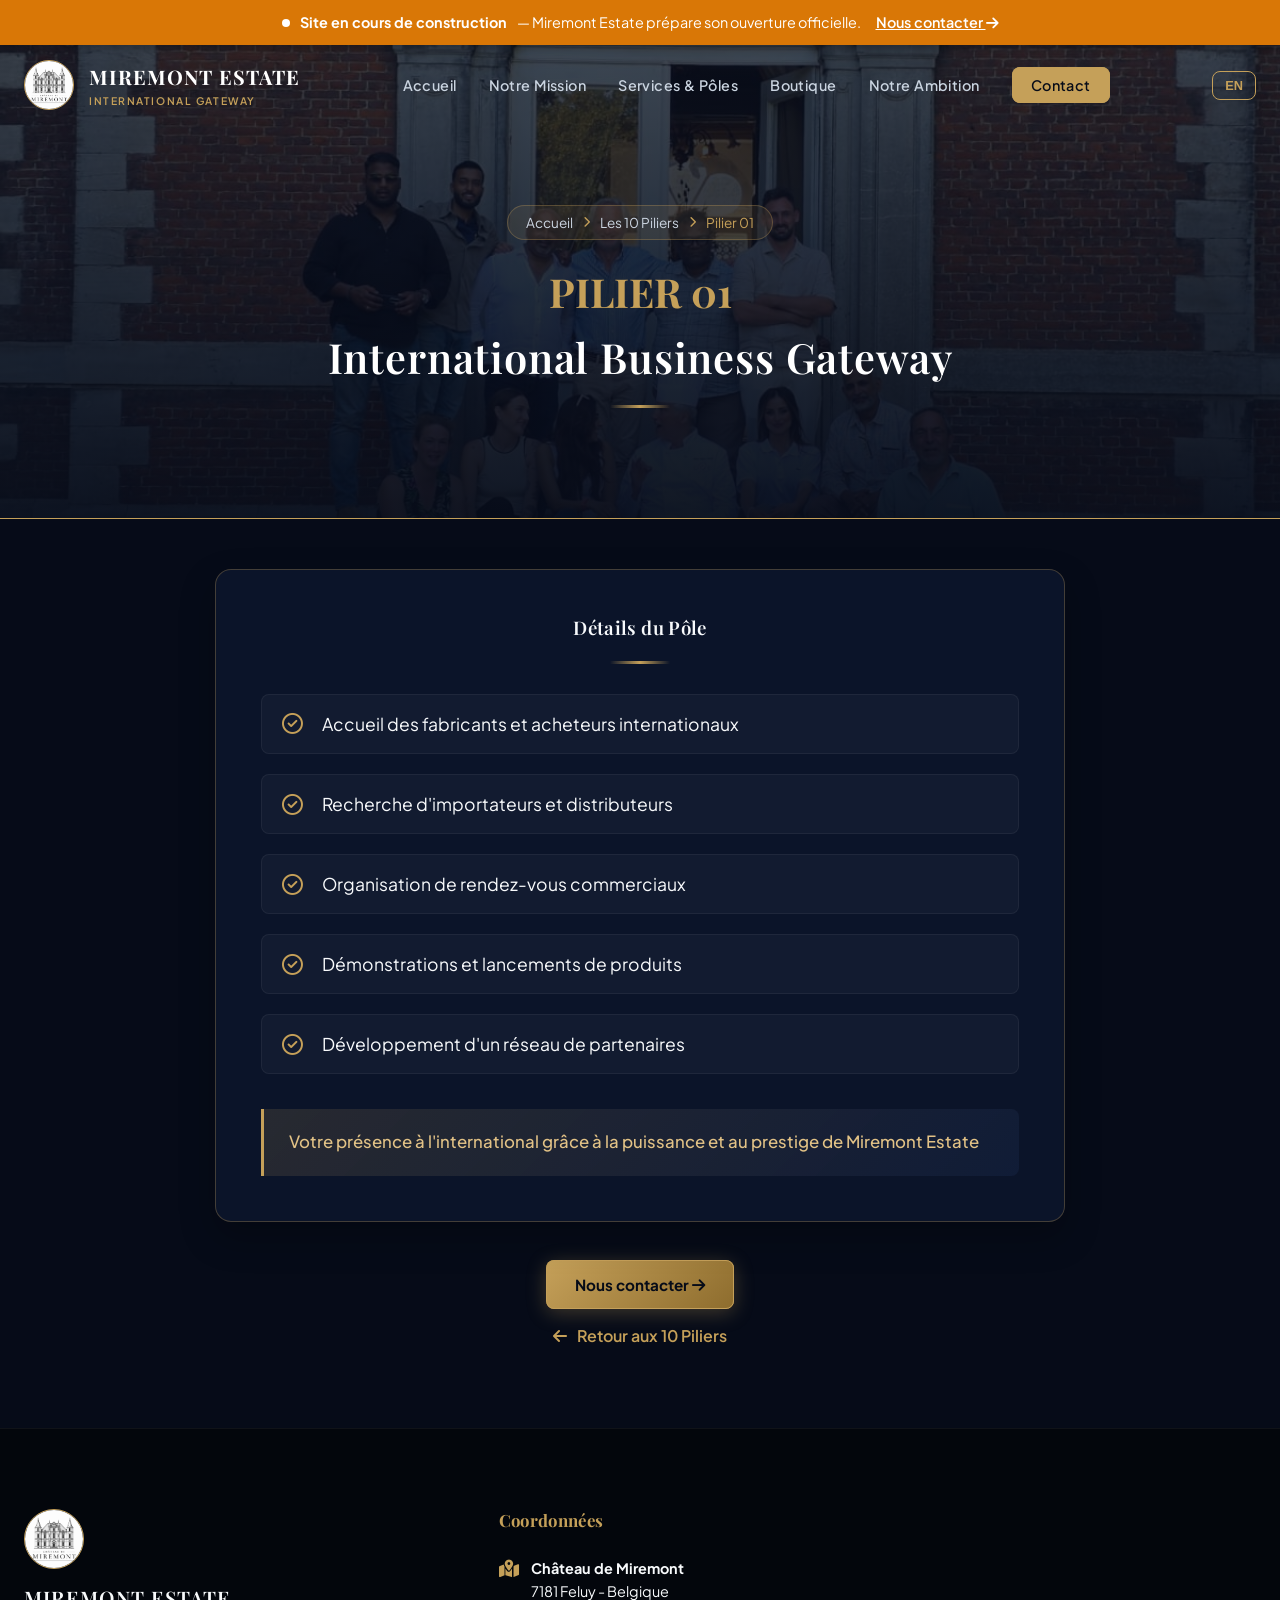
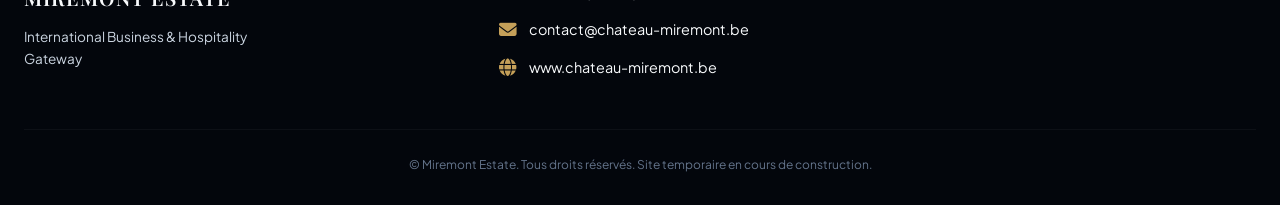
==== pilier1.html @ 90c08faf "Create 10 clean dedicated sub-pages matching exact site information (pilier1.html to pilier10.html) " ====
<!DOCTYPE html>
<html lang="fr">
<head>
    <meta charset="UTF-8">
    <meta name="viewport" content="width=device-width, initial-scale=1.0">
    <title>Miremont Estate - International Business Gateway</title>
    <meta name="description" content="Découvrez le pôle International Business Gateway de Miremont Estate. Domaine privé à 20 min de Bruxelles.">
    
    <!-- Google Fonts -->
    <link rel="preconnect" href="https://fonts.googleapis.com">
    <link rel="preconnect" href="https://fonts.gstatic.com" crossorigin>
    <link href="https://fonts.googleapis.com/css2?family=Playfair+Display:ital,wght@0,400..900;1,400..900&family=Plus+Jakarta+Sans:ital,wght@0,200..800;1,200..800&display=swap" rel="stylesheet">
    
    <!-- FontAwesome -->
    <link rel="stylesheet" href="https://cdnjs.cloudflare.com/ajax/libs/font-awesome/6.4.0/css/all.min.css">
    
    <!-- Stylesheet -->
    <link rel="stylesheet" href="style.css?v=7.0">
    
    <style>
        .pillar-page-hero {
            position: relative;
            padding: 160px 0 90px 0;
            background-size: cover;
            background-position: center;
            border-bottom: 1.5px solid var(--color-gold);
        }
        .pillar-page-overlay {
            position: absolute;
            top: 0;
            left: 0;
            width: 100%;
            height: 100%;
            background: linear-gradient(to bottom, rgba(6, 11, 24, 0.75) 0%, rgba(6, 11, 24, 0.95) 100%);
            z-index: 1;
        }
        .pillar-page-content {
            position: relative;
            z-index: 2;
            text-align: center;
            max-width: 850px;
            margin: 0 auto;
        }
        .pillar-nav-breadcrumb {
            display: inline-flex;
            align-items: center;
            gap: 10px;
            font-size: 0.85rem;
            color: var(--color-gold);
            margin-bottom: 20px;
            background-color: rgba(197, 160, 89, 0.1);
            padding: 6px 18px;
            border-radius: 20px;
            border: 1px solid rgba(197, 160, 89, 0.3);
        }
        .pillar-nav-breadcrumb a {
            color: var(--color-text-secondary);
        }
        .pillar-nav-breadcrumb a:hover {
            color: var(--color-gold);
        }
        .pillar-page-num {
            font-family: var(--font-heading);
            font-size: 2.5rem;
            color: var(--color-gold);
            font-weight: 700;
            display: block;
            margin-bottom: 5px;
        }
        .pillar-page-title {
            font-size: 2.6rem;
            margin-bottom: 15px;
            color: var(--color-white);
        }
        .pillar-details-card {
            background-color: var(--color-bg-card);
            border: 1.5px solid rgba(197, 160, 89, 0.3);
            border-radius: var(--border-radius-lg);
            padding: 45px;
            margin: 50px auto;
            max-width: 850px;
            box-shadow: 0 15px 35px rgba(0, 0, 0, 0.25);
            backdrop-filter: blur(10px);
        }
        .pillar-items-list {
            display: flex;
            flex-direction: column;
            gap: 20px;
            margin: 30px 0;
        }
        .pillar-item {
            display: flex;
            align-items: center;
            gap: 15px;
            font-size: 1.1rem;
            color: var(--color-text-primary);
            background-color: rgba(255, 255, 255, 0.03);
            padding: 15px 20px;
            border-radius: var(--border-radius-md);
            border: 1px solid rgba(255, 255, 255, 0.05);
        }
        .pillar-item-icon {
            color: var(--color-gold);
            font-size: 1.3rem;
            min-width: 25px;
        }
        .pillar-page-emphasis {
            background: linear-gradient(135deg, rgba(197, 160, 89, 0.15) 0%, rgba(18, 30, 58, 0.8) 100%);
            border-left: 3px solid var(--color-gold);
            padding: 20px 25px;
            border-radius: 0 var(--border-radius-md) var(--border-radius-md) 0;
            font-size: 1.05rem;
            color: var(--color-gold-light);
            font-weight: 500;
            margin-top: 35px;
        }
        .pillar-cta-section {
            text-align: center;
            margin-top: 50px;
        }
        .btn-back-link {
            display: inline-flex;
            align-items: center;
            gap: 10px;
            margin-top: 25px;
            color: var(--color-gold);
            font-weight: 600;
        }
        .btn-back-link:hover {
            color: var(--color-white);
        }
        @media (max-width: 768px) {
            .pillar-page-hero {
                padding: 130px 0 60px 0;
            }
            .pillar-page-title {
                font-size: 2rem;
            }
            .pillar-details-card {
                padding: 25px 20px;
                margin: 30px auto;
            }
            .pillar-item {
                font-size: 0.95rem;
                padding: 12px 15px;
            }
        }
    </style>
</head>
<body>

    <!-- Top Construction Bar -->
    <div class="construction-bar" id="construction-bar">
        <div class="construction-bar-content">
            <span class="pulse-dot"></span>
            <strong>Site en cours de construction</strong> — Miremont Estate prépare son ouverture officielle. 
            <a href="index.html#contact" class="banner-link">Nous contacter <i class="fa-solid fa-arrow-right"></i></a>
        </div>
    </div>

    <!-- Navigation Header -->
    <header class="main-header">
        <div class="header-container">
            <a href="index.html" class="logo-area">
                <img src="image00021.jpeg" alt="Logo Château de Miremont" class="header-logo">
                <div class="logo-text">
                    <span class="logo-title">MIREMONT ESTATE</span>
                    <span class="logo-subtitle">INTERNATIONAL GATEWAY</span>
                </div>
            </a>
            <nav class="main-nav">
                <ul>
                    <li><a href="index.html#hero">Accueil</a></li>
                    <li><a href="index.html#mission">Notre Mission</a></li>
                    <li><a href="index.html#services">Services & Pôles</a></li>
                    <li><a href="index.html#boutique">Boutique</a></li>
                    <li><a href="index.html#ambition">Notre Ambition</a></li>
                    <li><a href="index.html#contact" class="nav-cta">Contact</a></li>
                </ul>
            </nav>
            <div class="header-actions">
                <button id="lang-switch" class="lang-switch-btn">EN</button>
                <button class="mobile-menu-toggle" aria-label="Ouvrir le menu">
                    <i class="fa-solid fa-bars"></i>
                </button>
            </div>
        </div>
    </header>

    <!-- Hero Header -->
    <section class="pillar-page-hero" style="background-image: url('image00018.jpeg');">
        <div class="pillar-page-overlay"></div>
        <div class="container">
            <div class="pillar-page-content">
                <div class="pillar-nav-breadcrumb">
                    <a href="index.html">Accueil</a>
                    <i class="fa-solid fa-chevron-right" style="font-size: 0.7rem;"></i>
                    <a href="index.html#services">Les 10 Piliers</a>
                    <i class="fa-solid fa-chevron-right" style="font-size: 0.7rem;"></i>
                    <span>Pilier 01</span>
                </div>
                <span class="pillar-page-num">PILIER 01</span>
                <h1 class="pillar-page-title i18n-text" data-fr="International Business Gateway" data-en="International Business Gateway">International Business Gateway</h1>
                <div class="accent-line center"></div>
            </div>
        </div>
    </section>

    <main>
        <div class="container">
            
            <div class="pillar-details-card">
                <h3 class="text-center i18n-text" data-fr="Détails du Pôle" data-en="Pillar Overview">Détails du Pôle</h3>
                <div class="accent-line center"></div>
                
                <ul class="pillar-items-list">
                    
                    <li class="pillar-item">
                        <i class="fa-regular fa-circle-check pillar-item-icon"></i>
                        <span class="i18n-text" data-fr="Accueil des fabricants et acheteurs internationaux" data-en="Hosting international manufacturers and buyers">Accueil des fabricants et acheteurs internationaux</span>
                    </li>
                    <li class="pillar-item">
                        <i class="fa-regular fa-circle-check pillar-item-icon"></i>
                        <span class="i18n-text" data-fr="Recherche d'importateurs et distributeurs" data-en="Search for importers and distributors">Recherche d'importateurs et distributeurs</span>
                    </li>
                    <li class="pillar-item">
                        <i class="fa-regular fa-circle-check pillar-item-icon"></i>
                        <span class="i18n-text" data-fr="Organisation de rendez-vous commerciaux" data-en="Organization of business meetings">Organisation de rendez-vous commerciaux</span>
                    </li>
                    <li class="pillar-item">
                        <i class="fa-regular fa-circle-check pillar-item-icon"></i>
                        <span class="i18n-text" data-fr="Démonstrations et lancements de produits" data-en="Product demonstrations and launches">Démonstrations et lancements de produits</span>
                    </li>
                    <li class="pillar-item">
                        <i class="fa-regular fa-circle-check pillar-item-icon"></i>
                        <span class="i18n-text" data-fr="Développement d'un réseau de partenaires" data-en="Development of a network of partners">Développement d'un réseau de partenaires</span>
                    </li>
                </ul>

                <div class="pillar-page-emphasis i18n-text" data-fr="Votre présence à l'international grâce à la puissance et au prestige de Miremont Estate" data-en="Your presence internationally thanks to the power and prestige of Miremont Estate">
                    Votre présence à l'international grâce à la puissance et au prestige de Miremont Estate
                </div>
            </div>

            <div class="pillar-cta-section">
                <a href="index.html#contact" class="btn-primary">
                    <span class="i18n-text" data-fr="Nous contacter" data-en="Contact us">Nous contacter</span> 
                    <i class="fa-solid fa-arrow-right"></i>
                </a>
                <br>
                <a href="index.html#services" class="btn-back-link">
                    <i class="fa-solid fa-arrow-left"></i> 
                    <span class="i18n-text" data-fr="Retour aux 10 Piliers" data-en="Back to 10 Pillars">Retour aux 10 Piliers</span>
                </a>
            </div>

        </div>
    </main>

    <!-- Footer -->
    <footer class="site-footer" style="margin-top: 80px;">
        <div class="container">
            <div class="footer-grid">
                <div class="footer-col-brand">
                    <img src="image00021.jpeg" alt="Château de Miremont Logo" class="footer-logo">
                    <h4>MIREMONT ESTATE</h4>
                    <p class="footer-tagline">International Business & Hospitality Gateway</p>
                </div>
                <div class="footer-col-contact">
                    <h4>Coordonnées</h4>
                    <ul class="footer-contact-list">
                        <li>
                            <i class="fa-solid fa-map-location-dot"></i>
                            <span><strong>Château de Miremont</strong><br>7181 Feluy - Belgique</span>
                        </li>
                        <li>
                            <i class="fa-solid fa-envelope"></i>
                            <a href="mailto:contact@chateau-miremont.be">contact@chateau-miremont.be</a>
                        </li>
                        <li>
                            <i class="fa-solid fa-globe"></i>
                            <a href="https://www.chateau-miremont.be">www.chateau-miremont.be</a>
                        </li>
                    </ul>
                </div>
            </div>
            <div class="footer-bottom">
                <p>&copy; Miremont Estate. Tous droits réservés. Site temporaire en cours de construction.</p>
            </div>
        </div>
    </footer>

    <!-- i18n & Mobile Script -->
    <script>
        document.addEventListener('DOMContentLoaded', () => {
            const langBtn = document.getElementById('lang-switch');
            let currentLang = 'FR';

            if (langBtn) {
                langBtn.addEventListener('click', () => {
                    currentLang = currentLang === 'FR' ? 'EN' : 'FR';
                    langBtn.textContent = currentLang === 'FR' ? 'EN' : 'FR';

                    document.querySelectorAll('.i18n-text').forEach(el => {
                        const text = el.getAttribute(`data-${currentLang.toLowerCase()}`);
                        if (text) {
                            el.innerHTML = text;
                        }
                    });
                });
            }

            const toggleBtn = document.querySelector('.mobile-menu-toggle');
            const mainNav = document.querySelector('.main-nav');
            if (toggleBtn && mainNav) {
                toggleBtn.addEventListener('click', () => {
                    mainNav.classList.toggle('nav-active');
                });
            }
        });
    </script>

</body>
</html>
---- style.css ----
/* -------------------------------------------------------------
   Miremont Estate - Premium Design System (Navy & Gold Theme)
   ------------------------------------------------------------- */

/* Variables & Custom Tokens */
:root {
    --font-heading: 'Playfair Display', Georgia, serif;
    --font-body: 'Plus Jakarta Sans', 'Inter', sans-serif;
    
    /* Elegant Royal Palette */
    --color-bg-primary: #060b18;      /* Deep midnight blue */
    --color-bg-secondary: #0b1325;    /* Slightly lighter navy */
    --color-bg-card: rgba(18, 30, 58, 0.55); /* Glassmorphic card fill */
    --color-gold: #c5a059;            /* Warm brushed gold */
    --color-gold-light: #e2c286;      /* Highlighting gold */
    --color-gold-dark: #8e6d2e;       /* Deep metallic gold */
    --color-text-primary: #f8fafc;    /* Clean off-white */
    --color-text-secondary: #cbd5e1;  /* Slate light gray */
    --color-text-muted: #64748b;      /* Slate dark gray */
    --color-white: #ffffff;
    
    /* Layout Transitions */
    --transition-smooth: all 0.4s cubic-bezier(0.16, 1, 0.3, 1);
    --border-radius-lg: 16px;
    --border-radius-md: 8px;
    --border-glow: 0 0 15px rgba(197, 160, 89, 0.2);
}

/* Base Reset */
*, *::before, *::after {
    margin: 0;
    padding: 0;
    box-sizing: border-box;
}

html {
    scroll-behavior: smooth;
    font-size: 16px;
    background-color: var(--color-bg-primary);
    color: var(--color-text-primary);
    font-family: var(--font-body);
}

body {
    overflow-x: hidden;
    line-height: 1.6;
    -webkit-font-smoothing: antialiased;
}

h1, h2, h3, h4, h5, h6 {
    font-family: var(--font-heading);
    color: var(--color-text-primary);
    font-weight: 600;
    letter-spacing: 0.02em;
    line-height: 1.35; /* Fix overlapping when titles wrap */
}

p {
    color: var(--color-text-secondary);
}

a {
    color: inherit;
    text-decoration: none;
    transition: var(--transition-smooth);
}

ul {
    list-style: none;
}

/* Global Utility Classes */
.container {
    width: 100%;
    max-width: 1280px;
    margin: 0 auto;
    padding: 0 24px;
}

.section-padding {
    padding: 100px 0;
}

.text-center {
    text-align: center;
}

.text-gold {
    color: var(--color-gold) !important;
}

.accent-line {
    width: 60px;
    height: 3px;
    background: linear-gradient(90deg, var(--color-gold), transparent);
    margin: 20px 0;
}

.accent-line.center {
    background: linear-gradient(90deg, transparent, var(--color-gold), transparent);
    margin: 20px auto;
}

.grid-2 {
    display: grid;
    grid-template-columns: 1fr 1fr;
    gap: 60px;
    align-items: center;
}

/* -------------------------------------------------------------
   Construction Bar (Top Header Badge)
   ------------------------------------------------------------- */
.construction-bar {
    width: 100%;
    background-color: #d97706;
    color: var(--color-white);
    font-size: 0.9rem;
    padding: 10px 0;
    text-align: center;
    position: relative;
    z-index: 1002;
    box-shadow: 0 2px 10px rgba(0, 0, 0, 0.3);
}

.construction-bar-content {
    display: inline-flex;
    align-items: center;
    justify-content: center;
    gap: 10px;
    flex-wrap: wrap;
    padding: 0 15px;
}

.pulse-dot {
    width: 8px;
    height: 8px;
    background-color: var(--color-white);
    border-radius: 50%;
    display: inline-block;
    animation: pulse 1.8s infinite ease-in-out;
}

@keyframes pulse {
    0% { transform: scale(0.8); opacity: 0.5; }
    50% { transform: scale(1.3); opacity: 1; }
    100% { transform: scale(0.8); opacity: 0.5; }
}

.banner-link {
    color: var(--color-white);
    text-decoration: underline;
    font-weight: 600;
    margin-left: 5px;
}

.banner-link:hover {
    color: rgba(255, 255, 255, 0.85);
}

/* -------------------------------------------------------------
   Navigation Header
   ------------------------------------------------------------- */
.main-header {
    width: 100%;
    position: absolute;
    top: 40px; /* Offset below construction bar */
    left: 0;
    z-index: 1000;
    transition: var(--transition-smooth);
    padding: 20px 0;
}

.main-header.header-scrolled {
    position: fixed;
    top: 0;
    background-color: rgba(6, 11, 24, 0.92);
    backdrop-filter: blur(12px);
    border-bottom: 1px solid rgba(197, 160, 89, 0.15);
    padding: 12px 0;
    box-shadow: 0 10px 30px rgba(0, 0, 0, 0.2);
}

.header-container {
    max-width: 1320px;
    margin: 0 auto;
    padding: 0 24px;
    display: flex;
    align-items: center;
    justify-content: space-between;
}

.logo-area {
    display: flex;
    align-items: center;
    gap: 15px;
}

.header-logo {
    height: 50px;
    width: 50px;
    object-fit: cover;
    border-radius: 50%;
    border: 1.5px solid var(--color-gold);
    transition: var(--transition-smooth);
}

.logo-area:hover .header-logo {
    transform: scale(1.08);
    box-shadow: 0 0 12px rgba(197, 160, 89, 0.4);
}

.logo-text {
    display: flex;
    flex-direction: column;
}

.logo-title {
    font-family: var(--font-heading);
    font-size: 1.25rem;
    font-weight: 700;
    color: var(--color-white);
    letter-spacing: 0.05em;
}

.logo-subtitle {
    font-size: 0.65rem;
    color: var(--color-gold);
    letter-spacing: 0.15em;
    font-weight: 600;
}

.main-nav ul {
    display: flex;
    align-items: center;
    gap: 32px;
}

.main-nav a {
    font-size: 0.9rem;
    font-weight: 550;
    color: var(--color-text-secondary);
    letter-spacing: 0.03em;
    position: relative;
    padding: 5px 0;
}

.main-nav a::after {
    content: '';
    position: absolute;
    bottom: 0;
    left: 0;
    width: 0;
    height: 1.5px;
    background-color: var(--color-gold);
    transition: var(--transition-smooth);
}

.main-nav a:hover {
    color: var(--color-white);
}

.main-nav a:hover::after {
    width: 100%;
}

.nav-cta {
    background-color: var(--color-gold);
    color: var(--color-bg-primary) !important;
    padding: 8px 18px !important;
    border-radius: var(--border-radius-md);
    font-weight: 700;
    transition: var(--transition-smooth);
    border: 1px solid var(--color-gold);
}

.nav-cta::after {
    display: none !important;
}

.nav-cta:hover {
    background-color: transparent !important;
    color: var(--color-gold) !important;
    box-shadow: var(--border-glow);
}

.mobile-menu-toggle {
    display: none;
    background: none;
    border: none;
    color: var(--color-white);
    font-size: 1.5rem;
    cursor: pointer;
}

/* -------------------------------------------------------------
   Hero Section
   ------------------------------------------------------------- */
.hero-section {
    position: relative;
    min-height: 100vh;
    padding-top: 180px;
    padding-bottom: 80px;
    display: flex;
    flex-direction: column;
    justify-content: center;
    overflow: hidden;
}

.hero-bg {
    position: absolute;
    top: 0;
    left: 0;
    width: 100%;
    height: 100%;
    background-size: cover;
    background-position: center;
    z-index: -1;
    transform: scale(1.03);
    filter: brightness(0.65);
}

.hero-container {
    max-width: 1280px;
    margin: 0 auto;
    padding: 0 24px;
    width: 100%;
    display: flex;
    flex-direction: column;
    justify-content: space-between;
    flex-grow: 1;
}

.hero-content {
    max-width: 800px;
    margin-top: 40px;
}

.badge-premium {
    display: inline-flex;
    align-items: center;
    gap: 8px;
    background-color: rgba(197, 160, 89, 0.15);
    border: 1px solid rgba(197, 160, 89, 0.35);
    color: var(--color-gold-light);
    font-size: 0.8rem;
    font-weight: 600;
    text-transform: uppercase;
    letter-spacing: 0.1em;
    padding: 6px 14px;
    border-radius: 50px;
    margin-bottom: 25px;
}

.hero-title {
    font-size: clamp(2.2rem, 8vw, 4rem);
    line-height: 1.1;
    margin-bottom: 15px;
    font-weight: 800;
    color: var(--color-white);
    text-shadow: 0 4px 15px rgba(0,0,0,0.5);
}

.hero-tagline {
    font-size: clamp(1rem, 3vw, 1.25rem);
    color: var(--color-gold);
    letter-spacing: 0.2em;
    font-weight: 600;
    margin-bottom: 30px;
    text-transform: uppercase;
}

.sectors-list {
    display: flex;
    align-items: center;
    gap: 15px;
    flex-wrap: wrap;
    margin-bottom: 40px;
}

.sectors-list span {
    font-size: 1.05rem;
    color: var(--color-text-secondary);
    font-weight: 500;
    letter-spacing: 0.05em;
}

.sectors-list .bullet {
    color: var(--color-gold);
}

.hero-actions {
    display: flex;
    gap: 20px;
    flex-wrap: wrap;
}

.btn-primary {
    background: linear-gradient(135deg, var(--color-gold), var(--color-gold-dark));
    color: var(--color-bg-primary);
    padding: 14px 28px;
    font-size: 0.95rem;
    font-weight: 700;
    border-radius: var(--border-radius-md);
    box-shadow: 0 4px 20px rgba(197, 160, 89, 0.3);
    border: 1px solid var(--color-gold);
}

.btn-primary:hover {
    transform: translateY(-2px);
    box-shadow: 0 6px 25px rgba(197, 160, 89, 0.45);
    background: transparent;
    color: var(--color-gold);
}

.btn-secondary {
    background-color: rgba(255, 255, 255, 0.05);
    color: var(--color-white);
    padding: 14px 28px;
    font-size: 0.95rem;
    font-weight: 600;
    border-radius: var(--border-radius-md);
    border: 1px solid rgba(255, 255, 255, 0.15);
    backdrop-filter: blur(5px);
}

.btn-secondary:hover {
    background-color: rgba(255, 255, 255, 0.12);
    border-color: rgba(255, 255, 255, 0.3);
    transform: translateY(-2px);
}

.hero-highlights {
    display: grid;
    grid-template-columns: repeat(3, 1fr);
    gap: 30px;
    margin-top: 80px;
    background-color: rgba(6, 11, 24, 0.75);
    border: 1px solid rgba(197, 160, 89, 0.2);
    border-radius: var(--border-radius-lg);
    padding: 24px;
    backdrop-filter: blur(10px);
}

.highlight-item {
    display: flex;
    align-items: center;
    gap: 15px;
}

.highlight-icon {
    font-size: 1.8rem;
    color: var(--color-gold);
}

.highlight-text h4 {
    font-size: 1rem;
    font-weight: 700;
    margin-bottom: 3px;
}

.highlight-text p {
    font-size: 0.85rem;
    color: var(--color-text-secondary);
}

/* -------------------------------------------------------------
   Mission & Concept Section
   ------------------------------------------------------------- */
.mission-section {
    background-color: var(--color-bg-secondary);
}

.section-subtitle {
    font-size: 0.85rem;
    color: var(--color-gold);
    text-transform: uppercase;
    letter-spacing: 0.2em;
    font-weight: 700;
    display: inline-block;
    margin-bottom: 10px;
}

.section-title {
    font-size: clamp(1.8rem, 5vw, 2.5rem);
    line-height: 1.25;
    margin-bottom: 20px;
}

.lead-text {
    font-size: 1.2rem;
    line-height: 1.6;
    color: var(--color-white);
    margin-bottom: 20px;
    font-weight: 500;
}

.body-text {
    font-size: 1rem;
    color: var(--color-text-secondary);
    margin-bottom: 25px;
}

.premium-quote {
    font-family: var(--font-heading);
    font-size: 1.35rem;
    font-style: italic;
    color: var(--color-gold-light);
    border-left: 3px solid var(--color-gold);
    padding-left: 20px;
    margin: 30px 0;
}

.image-wrapper-fancy {
    position: relative;
    display: inline-block;
    width: 100%;
}

.main-fancy-img {
    width: 100%;
    height: auto;
    border-radius: var(--border-radius-lg);
    box-shadow: 0 15px 35px rgba(0, 0, 0, 0.4);
    display: block;
    border: 1px solid rgba(255,255,255,0.05);
}

.image-wrapper-fancy::before {
    content: '';
    position: absolute;
    top: -15px;
    right: -15px;
    width: 100%;
    height: 100%;
    border: 2px solid var(--color-gold);
    border-radius: var(--border-radius-lg);
    z-index: -1;
    pointer-events: none;
}

.image-overlay-card {
    position: absolute;
    bottom: -15px;
    left: -15px;
    background: rgba(18, 30, 58, 0.95);
    border: 1.5px solid var(--color-gold);
    border-radius: var(--border-radius-md);
    padding: 18px 24px;
    box-shadow: 0 12px 25px rgba(0,0,0,0.3);
    max-width: 280px;
    backdrop-filter: blur(10px);
}

.image-overlay-card h5 {
    color: var(--color-white);
    margin-bottom: 5px;
    font-size: 0.95rem;
}

.image-overlay-card p {
    font-size: 0.8rem;
    color: var(--color-text-secondary);
}

/* -------------------------------------------------------------
   Under Construction / Work in progress Block
   ------------------------------------------------------------- */
.work-in-progress-block {
    background-color: var(--color-bg-primary);
    padding: 40px 0 100px 0;
}

.wip-card {
    background-color: var(--color-bg-secondary);
    border: 1.5px solid rgba(197, 160, 89, 0.3);
    border-radius: var(--border-radius-lg);
    padding: 40px;
    box-shadow: var(--border-glow);
}

.wip-grid {
    display: grid;
    grid-template-columns: 1fr 1.3fr;
    gap: 40px;
    align-items: center;
}

.wip-img-wrapper {
    position: relative;
    border-radius: var(--border-radius-md);
    overflow: hidden;
    height: 300px;
    border: 1px solid rgba(255, 255, 255, 0.1);
}

.wip-img {
    width: 100%;
    height: 100%;
    object-fit: cover;
}

.wip-badge {
    position: absolute;
    top: 15px;
    left: 15px;
    background-color: #d97706;
    color: var(--color-white);
    font-size: 0.75rem;
    font-weight: 700;
    text-transform: uppercase;
    letter-spacing: 0.05em;
    padding: 6px 12px;
    border-radius: 4px;
    box-shadow: 0 4px 10px rgba(0,0,0,0.25);
}

.wip-mini-title {
    color: var(--color-gold);
    font-size: 0.8rem;
    font-weight: 700;
    letter-spacing: 0.15em;
    text-transform: uppercase;
}

.wip-content h3 {
    font-size: clamp(1.6rem, 4vw, 2rem);
    margin: 8px 0 15px 0;
}

.wip-content p {
    font-size: 1rem;
    margin-bottom: 20px;
}

.wip-list {
    margin-bottom: 25px;
}

.wip-list-item {
    display: flex;
    align-items: flex-start;
    gap: 12px;
    margin-bottom: 12px;
}

.wip-list-icon {
    flex-shrink: 0;
    color: var(--color-gold);
    margin-top: 3px;
    font-size: 1rem;
}

.wip-list-text {
    font-size: 0.95rem;
    line-height: 1.5;
    color: var(--color-text-secondary);
}

.wip-list-text strong {
    color: var(--color-white);
}

.wip-status-indicator {
    background-color: rgba(6, 11, 24, 0.4);
    border: 1px solid rgba(255,255,255,0.05);
    padding: 12px 18px;
    border-radius: var(--border-radius-md);
}

.indicator-bar {
    display: block;
    width: 100%;
    height: 8px;
    background-color: rgba(255, 255, 255, 0.1);
    border-radius: 10px;
    overflow: hidden;
    margin-bottom: 8px;
}

.indicator-progress {
    display: block;
    width: 65%; /* 65% complete of works */
    height: 100%;
    background: linear-gradient(90deg, var(--color-gold-dark), var(--color-gold));
    border-radius: 10px;
}

.indicator-text {
    font-size: 0.75rem;
    color: var(--color-text-secondary);
}

/* -------------------------------------------------------------
   Services Section (10 Piliers Grid)
   ------------------------------------------------------------- */
.services-section {
    background-color: var(--color-bg-secondary);
}

.section-header {
    margin-bottom: 60px;
}

.section-intro {
    max-width: 650px;
    margin: 0 auto;
    font-size: 1.05rem;
}

.services-grid {
    display: grid;
    grid-template-columns: repeat(auto-fit, minmax(280px, 1fr));
    gap: 30px;
}

.service-card {
    background-color: var(--color-bg-card);
    border: 1.5px solid rgba(197, 160, 89, 0.15);
    border-radius: var(--border-radius-lg);
    padding: 35px;
    display: flex;
    flex-direction: column;
    justify-content: space-between;
    min-height: 380px;
    box-shadow: 0 10px 25px rgba(0, 0, 0, 0.15);
    backdrop-filter: blur(10px);
    transition: var(--transition-smooth);
}

.service-card:hover {
    transform: translateY(-8px);
    border-color: var(--color-gold);
    box-shadow: var(--border-glow);
}

.card-header {
    display: flex;
    flex-direction: column;
    align-items: flex-start;
    gap: 8px;
    margin-bottom: 20px;
}

.card-num {
    font-family: var(--font-heading);
    font-size: 2rem;
    color: var(--color-gold);
    opacity: 0.75;
    font-weight: 700;
    line-height: 1;
}

.service-card h3 {
    font-size: 1.25rem;
    line-height: 1.25;
    font-weight: 700;
    width: 100%;
}

.card-body {
    flex-grow: 1;
    margin-bottom: 25px;
}

.card-body ul {
    display: flex;
    flex-direction: column;
    gap: 10px;
}

.card-body li {
    font-size: 0.9rem;
    color: var(--color-text-secondary);
    position: relative;
    padding-left: 18px;
    line-height: 1.4;
}

.card-body li::before {
    content: '▪';
    position: absolute;
    left: 0;
    top: 0;
    color: var(--color-gold);
    font-size: 0.8rem;
}

.card-body p {
    font-size: 0.9rem;
}

.card-footer {
    border-top: 1px solid rgba(255, 255, 255, 0.08);
    padding-top: 15px;
}

.card-emphasis {
    font-size: 0.85rem;
    font-weight: 600;
    color: var(--color-white);
    line-height: 1.4;
}

/* Specific Card: IA special background */
.service-card.theme-dark-gold {
    background: linear-gradient(135deg, rgba(142, 109, 46, 0.25) 0%, rgba(18, 30, 58, 0.8) 100%);
    border: 1.5px solid var(--color-gold);
}

/* Specific Card: With photo backdrop */
.service-card.card-has-img {
    background-size: cover;
    background-position: center;
    position: relative;
    border: 1.5px solid rgba(255, 255, 255, 0.1);
    z-index: 1;
}

.service-card.card-has-img::before {
    content: '';
    position: absolute;
    top: 0;
    left: 0;
    width: 100%;
    height: 100%;
    background-image: var(--card-bg-img);
    background-size: cover;
    background-position: center;
    border-radius: calc(var(--border-radius-lg) - 1.5px);
    z-index: -2;
    transition: var(--transition-smooth);
}

.card-img-overlay {
    position: absolute;
    top: 0;
    left: 0;
    width: 100%;
    height: 100%;
    background: linear-gradient(to bottom, rgba(6, 11, 24, 0.75) 0%, rgba(6, 11, 24, 0.96) 100%);
    border-radius: calc(var(--border-radius-lg) - 1.5px);
    z-index: -1;
    transition: var(--transition-smooth);
}

.service-card.card-has-img:hover .card-img-overlay {
    background: linear-gradient(to bottom, rgba(6, 11, 24, 0.55) 0%, rgba(6, 11, 24, 0.92) 100%);
}

.service-card.card-has-img:hover::before {
    transform: scale(1.04);
}

.card-content-wrapper {
    display: flex;
    flex-direction: column;
    justify-content: space-between;
    height: 100%;
    width: 100%;
}

.card-text-block {
    font-size: 0.95rem !important;
    line-height: 1.6;
}

/* Specific Card: Reason to work together grid */
.reason-card {
    grid-column: span 1;
}

@media (min-width: 1024px) {
    .reason-card {
        grid-column: span 2;
    }
}

.reason-grid {
    display: grid;
    grid-template-columns: repeat(auto-fit, minmax(200px, 1fr));
    gap: 20px;
}

.reason-item {
    display: flex;
    align-items: flex-start;
    gap: 12px;
}

.reason-icon {
    font-size: 1.4rem;
    color: var(--color-gold);
    margin-top: 2px;
}

.reason-item h5 {
    font-size: 0.95rem;
    color: var(--color-white);
    margin-bottom: 3px;
}

.reason-item p {
    font-size: 0.75rem;
    color: var(--color-text-secondary);
}

/* -------------------------------------------------------------
   Boutique Showcase Section
   ------------------------------------------------------------- */
.boutique-section {
    background-color: var(--color-bg-primary);
}

.boutique-showcase {
    display: grid;
    grid-template-columns: 1fr 2fr;
    gap: 50px;
    margin-top: 60px;
}

.showcase-banner-area {
    display: flex;
    justify-content: center;
}

.card-product-rollup {
    border-radius: var(--border-radius-lg);
    overflow: hidden;
    border: 1.5px solid var(--color-gold);
    box-shadow: var(--border-glow);
    max-width: 350px;
    height: 600px;
}

.rollup-img {
    width: 100%;
    height: 100%;
    object-fit: cover;
    transition: var(--transition-smooth);
}

.card-product-rollup:hover .rollup-img {
    transform: scale(1.04);
}

.showcase-products-grid {
    display: grid;
    grid-template-columns: 1fr 1fr;
    gap: 30px;
}

.product-item {
    background-color: var(--color-bg-secondary);
    border: 1px solid rgba(255, 255, 255, 0.05);
    border-radius: var(--border-radius-lg);
    padding: 20px;
    display: flex;
    gap: 20px;
    align-items: center;
    transition: var(--transition-smooth);
}

.product-item:hover {
    border-color: rgba(197, 160, 89, 0.4);
    box-shadow: 0 8px 20px rgba(0, 0, 0, 0.2);
    transform: translateX(5px);
}

.product-img-box {
    width: 90px;
    height: 90px;
    border-radius: var(--border-radius-md);
    overflow: hidden;
    flex-shrink: 0;
    border: 1.5px solid rgba(197, 160, 89, 0.2);
}

.product-img {
    width: 100%;
    height: 100%;
    object-fit: cover;
}

.product-info {
    display: flex;
    flex-direction: column;
}

.product-info h4 {
    font-size: 1.1rem;
    margin-bottom: 5px;
    color: var(--color-white);
}

.product-desc {
    font-size: 0.8rem;
    color: var(--color-text-secondary);
    margin-bottom: 8px;
    line-height: 1.4;
}

.product-tag {
    font-size: 0.65rem;
    font-weight: 700;
    color: var(--color-gold);
    text-transform: uppercase;
    letter-spacing: 0.08em;
    align-self: flex-start;
}

/* -------------------------------------------------------------
   Ambition & Welcome Letter Section
   ------------------------------------------------------------- */
.ambition-section {
    background-color: var(--color-bg-secondary);
}

.ambition-card-container {
    display: grid;
    grid-template-columns: 1fr 1.2fr;
    gap: 60px;
}

.ambition-left h3 {
    font-size: 2.2rem;
    margin-bottom: 10px;
}

.ambition-lead {
    font-size: 1.15rem;
    font-weight: 500;
    color: var(--color-white);
    margin-bottom: 20px;
    line-height: 1.6;
}

.ambition-left p {
    margin-bottom: 25px;
}

.local-collab-block {
    background-color: rgba(197, 160, 89, 0.05);
    border: 1px solid rgba(197, 160, 89, 0.25);
    padding: 20px;
    border-radius: var(--border-radius-md);
    margin-top: 30px;
}

.collab-badge {
    background-color: var(--color-gold);
    color: var(--color-bg-primary);
    font-size: 0.7rem;
    font-weight: 700;
    text-transform: uppercase;
    padding: 4px 8px;
    border-radius: 3px;
    display: inline-block;
    margin-bottom: 10px;
}

.collab-text {
    font-size: 0.9rem;
    font-weight: 600;
    color: var(--color-text-primary);
    margin-bottom: 0 !important;
}

.letter-box {
    background-color: #fcfbf7;
    color: #1e293b;
    border: 2px solid var(--color-gold);
    border-radius: var(--border-radius-lg);
    padding: 35px;
    box-shadow: 0 15px 35px rgba(0, 0, 0, 0.25);
    position: relative;
    overflow: hidden;
    width: 100%;
}

.letter-badge {
    background-color: #1e293b;
    color: var(--color-gold);
    font-size: 0.7rem;
    font-weight: 700;
    text-transform: uppercase;
    letter-spacing: 0.1em;
    padding: 6px 12px;
    border-radius: 4px;
    display: inline-block;
    margin-bottom: 20px;
}

.letter-box h3 {
    color: #0f172a;
    font-size: 1.8rem;
    margin-bottom: 25px;
    line-height: 1.3;
}

.letter-content {
    font-size: 0.95rem;
    line-height: 1.7;
    margin-bottom: 30px;
}

.letter-content p {
    color: #334155;
    margin-bottom: 15px;
}

.letter-signature-area {
    display: flex;
    justify-content: space-between;
    align-items: center;
    border-top: 1px solid rgba(0, 0, 0, 0.08);
    padding-top: 20px;
}

.sig-left {
    display: flex;
    align-items: center;
    gap: 15px;
    max-width: 100%;
}

.president-portrait-frame {
    width: 60px;
    height: 60px;
    min-width: 60px;
    min-height: 60px;
    max-width: 60px;
    max-height: 60px;
    border-radius: 50%;
    border: 2px solid var(--color-gold);
    overflow: hidden;
    flex-shrink: 0;
    display: flex;
    align-items: center;
    justify-content: center;
    box-shadow: 0 4px 12px rgba(0, 0, 0, 0.15);
    background-color: var(--color-bg-secondary);
}

.president-portrait-frame img.president-portrait {
    width: 100% !important;
    height: 100% !important;
    max-width: 100% !important;
    max-height: 100% !important;
    min-width: 100% !important;
    min-height: 100% !important;
    object-fit: cover !important;
    display: block !important;
    border-radius: 50% !important;
}

.sig-name {
    display: flex;
    flex-direction: column;
}

.sig-name strong {
    color: #0f172a;
    font-size: 0.95rem;
}

.sig-name span {
    font-size: 0.75rem;
    color: #64748b;
}

.signature-line {
    width: 140px;
    height: 50px;
}

.signature-svg {
    width: 100%;
    height: 100%;
}

/* -------------------------------------------------------------
   Contact / Under Construction Info Block (Replacing Form)
   ------------------------------------------------------------- */
.contact-section {
    background-color: var(--color-bg-primary);
}

.construction-notice-card {
    background: linear-gradient(135deg, var(--color-bg-secondary) 0%, rgba(18, 30, 58, 0.95) 100%);
    border: 2px solid var(--color-gold);
    border-radius: var(--border-radius-lg);
    padding: 60px 40px;
    box-shadow: var(--border-glow);
    max-width: 800px;
    margin: 0 auto;
    text-align: center;
    display: flex;
    flex-direction: column;
    align-items: center;
    gap: 20px;
}

.notice-icon {
    font-size: 3.5rem;
    color: var(--color-gold);
    margin-bottom: 10px;
    animation: rotateSand 4s infinite linear;
}

@keyframes rotateSand {
    0% { transform: rotate(0deg); }
    45% { transform: rotate(0deg); }
    55% { transform: rotate(180deg); }
    100% { transform: rotate(180deg); }
}

.construction-notice-card h2 {
    font-size: 2.2rem;
    color: var(--color-white);
}

.notice-lead {
    font-size: 1.2rem;
    color: var(--color-gold-light);
    font-weight: 600;
    max-width: 600px;
}

.notice-text {
    font-size: 1rem;
    color: var(--color-text-secondary);
    max-width: 650px;
    line-height: 1.7;
    margin-bottom: 15px;
}

.contact-cta-box {
    display: flex;
    flex-direction: column;
    align-items: center;
    gap: 12px;
    margin-top: 10px;
}

.contact-email {
    font-size: 1.1rem;
    color: var(--color-gold);
    font-weight: 700;
    letter-spacing: 0.05em;
}

/* -------------------------------------------------------------
   Footer
   ------------------------------------------------------------- */
.site-footer {
    background-color: #03060c;
    border-top: 1px solid rgba(255, 255, 255, 0.05);
    padding: 80px 0 30px 0;
}

.footer-grid {
    display: grid;
    grid-template-columns: 1.5fr 1.5fr 1fr;
    gap: 50px;
    margin-bottom: 50px;
}

.footer-col-brand {
    display: flex;
    flex-direction: column;
    gap: 15px;
}

.footer-logo {
    height: 60px;
    width: 60px;
    object-fit: cover;
    border-radius: 50%;
    border: 1.5px solid var(--color-gold);
}

.footer-col-brand h4 {
    font-size: 1.25rem;
    letter-spacing: 0.05em;
}

.footer-tagline {
    font-size: 0.85rem;
    max-width: 250px;
}

.footer-socials {
    display: flex;
    gap: 15px;
    margin-top: 10px;
}

.footer-socials a {
    width: 36px;
    height: 36px;
    border-radius: 50%;
    background-color: rgba(255, 255, 255, 0.04);
    border: 1px solid rgba(255, 255, 255, 0.1);
    display: flex;
    align-items: center;
    justify-content: center;
    color: var(--color-text-secondary);
}

.footer-socials a:hover {
    background-color: var(--color-gold);
    color: var(--color-bg-primary);
    border-color: var(--color-gold);
    transform: translateY(-3px);
}

.footer-col-contact h4,
.footer-col-links h4 {
    font-size: 1.05rem;
    margin-bottom: 25px;
    color: var(--color-gold);
    font-weight: 700;
}

.footer-contact-list {
    display: flex;
    flex-direction: column;
    gap: 15px;
}

.footer-contact-list li {
    display: flex;
    gap: 12px;
    font-size: 0.9rem;
    align-items: flex-start;
}

.footer-contact-list li i {
    color: var(--color-gold);
    font-size: 1.1rem;
    margin-top: 3px;
}

.footer-contact-list a:hover {
    color: var(--color-white);
    text-decoration: underline;
}

.footer-col-links ul {
    display: flex;
    flex-direction: column;
    gap: 12px;
}

.footer-col-links a {
    font-size: 0.9rem;
    color: var(--color-text-secondary);
}

.footer-col-links a:hover {
    color: var(--color-gold);
    padding-left: 5px;
}

.footer-bottom {
    border-top: 1px solid rgba(255, 255, 255, 0.04);
    padding-top: 25px;
    text-align: center;
}

.footer-bottom p {
    font-size: 0.75rem;
    color: var(--color-text-muted);
}

/* -------------------------------------------------------------
   Scroll Reveal Animations Classes
   ------------------------------------------------------------- */
.service-card, .product-item, .wip-card, .ambition-card-container, .construction-notice-card {
    transition: var(--transition-smooth);
}

.reveal-active {
    /* Kept for javascript compatibility but disabled to avoid mobile bugs */
}

/* CSS Animations for Hero */
.animate-fade-in {
    animation: fadeIn 1s forwards ease-out;
}

.animate-slide-up {
    animation: slideUp 1s forwards cubic-bezier(0.16, 1, 0.3, 1);
}

.animate-slide-up-delay {
    opacity: 0;
    animation: slideUp 1s 0.3s forwards cubic-bezier(0.16, 1, 0.3, 1);
}

.animate-fade-in-delayed {
    opacity: 0;
    animation: fadeIn 1s 0.6s forwards ease-out;
}

@keyframes fadeIn {
    from { opacity: 0; }
    to { opacity: 1; }
}

@keyframes slideUp {
    from { opacity: 0; transform: translateY(40px); }
    to { opacity: 1; transform: translateY(0); }
}

/* -------------------------------------------------------------
   Responsive Design & Media Queries
   ------------------------------------------------------------- */

@media (max-width: 1024px) {
    .grid-2 {
        grid-template-columns: 1fr;
        gap: 40px;
    }
    
    .hero-title {
        font-size: 3.2rem;
    }
    
    .hero-highlights {
        grid-template-columns: 1fr;
        gap: 15px;
    }
    
    .boutique-showcase {
        grid-template-columns: 1fr;
        gap: 40px;
    }
    
    .showcase-banner-area {
        display: none; /* Hide product banner on smaller screens to keep clean layout */
    }
    
    .ambition-card-container {
        grid-template-columns: 1fr;
        gap: 40px;
    }
    
    .wip-grid {
        grid-template-columns: 1fr;
    }
    
    .wip-img-wrapper {
        height: 250px;
    }
}

@media (max-width: 768px) {
    .section-padding {
        padding: 60px 0;
    }
    
    .mobile-menu-toggle {
        display: block;
    }
    
    .main-nav {
        display: none;
        width: 100%;
        position: absolute;
        top: 100%;
        left: 0;
        background-color: var(--color-bg-secondary);
        border-bottom: 1.5px solid var(--color-gold);
        padding: 24px;
        box-shadow: 0 10px 20px rgba(0,0,0,0.3);
    }
    
    .main-nav.nav-active {
        display: block;
    }
    
    .main-nav ul {
        flex-direction: column;
        align-items: stretch;
        gap: 18px;
    }
    
    .main-nav a {
        display: block;
        padding: 8px 0;
        font-size: 1.05rem;
    }
    
    .nav-cta {
        text-align: center;
        margin-top: 10px;
    }
    
    .hero-title {
        font-size: 2.4rem;
    }
    
    .hero-tagline {
        font-size: 0.95rem;
        letter-spacing: 0.1em;
    }
    
    .sectors-list {
        gap: 8px;
        justify-content: center;
    }

    .sectors-list span {
        font-size: 0.85rem;
    }
    
    .wip-card {
        padding: 24px;
    }
    
    .wip-content h3 {
        font-size: 1.5rem;
    }
    
    .services-grid {
        grid-template-columns: 1fr;
    }
    
    .service-card {
        min-height: auto;
        padding: 20px;
    }
    
    .showcase-products-grid {
        grid-template-columns: 1fr;
    }
    
    .letter-box {
        padding: 24px;
    }
    
    .letter-box h3 {
        font-size: 1.4rem;
    }
    
    .footer-grid {
        grid-template-columns: 1fr;
        gap: 30px;
    }
    
    .construction-notice-card {
        padding: 40px 20px;
    }

    .construction-notice-card h2 {
        font-size: 1.8rem;
    }
    
    .notice-lead {
        font-size: 1.1rem;
    }

    /* Centering and spacing rules for text areas on mobile */
    .wip-grid {
        display: flex !important;
        flex-direction: column !important;
        gap: 20px !important;
    }
    
    .wip-img-wrapper {
        width: 100% !important;
        height: 200px !important;
    }
    
    .wip-card {
        padding: 20px 15px !important;
        width: 100% !important;
    }
    
    .wip-content {
        text-align: center !important;
        width: 100% !important;
        display: flex !important;
        flex-direction: column !important;
        align-items: center !important;
    }
    
    .wip-content h3 {
        line-height: 1.35 !important;
        font-size: 1.5rem !important;
        margin-bottom: 12px !important;
    }
    
    .wip-content p {
        line-height: 1.5 !important;
        font-size: 0.95rem !important;
    }
    
    .wip-list li {
        line-height: 1.5 !important;
        font-size: 0.9rem !important;
    }
    .mission-text-area, .wip-content, .ambition-left {
        text-align: center;
        display: flex;
        flex-direction: column;
        align-items: center;
    }
    
    .mission-text-area .accent-line, 
    .ambition-left .accent-line {
        margin: 20px auto;
        background: linear-gradient(90deg, transparent, var(--color-gold), transparent);
    }
    
    .premium-quote {
        text-align: center;
        border-left: none;
        border-top: 1.5px solid var(--color-gold);
        border-bottom: 1.5px solid var(--color-gold);
        padding: 18px 0;
        margin: 25px 0;
        width: 100%;
    }
    
    .wip-list {
        display: inline-flex;
        flex-direction: column;
        align-items: flex-start;
        text-align: left;
    }
    
    .local-collab-block {
        text-align: center;
        margin: 25px auto 0 auto;
        width: 100%;
        max-width: 450px;
    }
}

@media (max-width: 480px) {
    /* Extreme mobile optimizations */
    .logo-area {
        gap: 10px;
    }
    
    .header-logo {
        height: 38px;
        width: 38px;
    }
    
    .logo-title {
        font-size: 1rem;
    }
    
    .logo-subtitle {
        font-size: 0.55rem;
    }
    
    .main-header {
        padding: 12px 0;
    }
    
    .hero-section {
        padding-top: 140px;
        padding-bottom: 40px;
    }
    
    .badge-premium {
        font-size: 0.7rem;
        padding: 4px 10px;
    }
    
    .hero-actions {
        flex-direction: column;
        width: 100%;
        gap: 12px;
    }
    
    .hero-actions a {
        width: 100%;
        text-align: center;
        padding: 12px 20px;
    }
    
    .product-item {
        flex-direction: column;
        text-align: center;
        align-items: center;
        padding: 24px 15px;
    }
    
    .product-img-box {
        width: 100px;
        height: 100px;
        margin-bottom: 5px;
    }
    
    .product-info {
        align-items: center;
    }

    .product-desc {
        text-align: center;
    }
    
    .image-wrapper-fancy::before {
        display: none; /* Simplify on tiny mobile */
    }

    .image-overlay-card {
        position: relative;
        bottom: 0;
        left: 0;
        margin-top: 15px;
        max-width: 100%;
    }
    
    .wip-img-wrapper {
        height: 180px;
    }
    
    .letter-box {
        padding: 20px 15px;
    }
    
    .letter-signature-area {
        flex-direction: column;
        gap: 18px;
        align-items: center;
        text-align: center;
        padding-top: 20px;
    }
    
    .sig-left {
        flex-direction: column;
        align-items: center;
        text-align: center;
        gap: 12px;
        width: 100%;
    }
    
    .sig-name {
        align-items: center;
        text-align: center;
        word-break: break-word;
        overflow-wrap: anywhere;
    }
    
    .signature-line {
        width: 120px;
        margin: 0 auto;
    }
}

/* -------------------------------------------------------------
   Custom Premium Modal
   ------------------------------------------------------------- */
.custom-modal {
    position: fixed;
    top: 0;
    left: 0;
    width: 100%;
    height: 100%;
    z-index: 2000;
    display: flex;
    align-items: center;
    justify-content: center;
    opacity: 0;
    pointer-events: none;
    transition: opacity 0.3s ease;
}

.custom-modal.modal-active {
    opacity: 1;
    pointer-events: auto;
}

.modal-overlay {
    position: absolute;
    top: 0;
    left: 0;
    width: 100%;
    height: 100%;
    background-color: rgba(6, 11, 24, 0.85);
    backdrop-filter: blur(8px);
}

.modal-card {
    position: relative;
    background: linear-gradient(135deg, var(--color-bg-secondary) 0%, rgba(18, 30, 58, 0.98) 100%);
    border: 2px solid var(--color-gold);
    border-radius: var(--border-radius-lg);
    padding: 40px 30px;
    width: 90%;
    max-width: 420px;
    text-align: center;
    box-shadow: var(--border-glow);
    transform: translateY(20px);
    transition: transform 0.3s cubic-bezier(0.16, 1, 0.3, 1);
    z-index: 2001;
}

.custom-modal.modal-active .modal-card {
    transform: translateY(0);
}

.modal-close {
    position: absolute;
    top: 15px;
    right: 20px;
    background: none;
    border: none;
    color: var(--color-text-muted);
    font-size: 1.8rem;
    cursor: pointer;
    transition: var(--transition-smooth);
}

.modal-close:hover {
    color: var(--color-gold);
}

.modal-icon {
    font-size: 2.8rem;
    color: var(--color-gold);
    margin-bottom: 20px;
}

.modal-card h3 {
    font-size: 1.5rem;
    color: var(--color-white);
    margin-bottom: 12px;
}

.modal-card p {
    font-size: 0.95rem;
    color: var(--color-text-secondary);
    line-height: 1.6;
    margin-bottom: 25px;
}

.modal-btn-ok {
    background: linear-gradient(135deg, var(--color-gold), var(--color-gold-dark));
    color: var(--color-bg-primary);
    border: none;
    border-radius: var(--border-radius-md);
    padding: 12px 30px;
    font-size: 0.95rem;
    font-weight: 700;
    cursor: pointer;
    transition: var(--transition-smooth);
    width: 100%;
}

.modal-btn-ok:hover {
    box-shadow: 0 4px 15px rgba(197, 160, 89, 0.3);
    opacity: 0.95;
}

/* -------------------------------------------------------------
   Language Switcher & Header Actions
   ------------------------------------------------------------- */
.header-actions {
    display: flex;
    align-items: center;
    gap: 15px;
}

.lang-switch-btn {
    background-color: transparent;
    border: 1.5px solid var(--color-gold);
    color: var(--color-gold);
    padding: 6px 12px;
    font-size: 0.8rem;
    font-weight: 750;
    border-radius: var(--border-radius-md);
    cursor: pointer;
    transition: var(--transition-smooth);
    display: inline-flex;
    align-items: center;
    justify-content: center;
}

.lang-switch-btn:hover {
    background-color: var(--color-gold);
    color: var(--color-bg-primary);
    box-shadow: var(--border-glow);
}

@media (max-width: 768px) {
    .lang-switch-btn {
        padding: 4px 8px;
        font-size: 0.75rem;
    }
}

/* Card Discover Link & Cursor */
.service-card {
    cursor: pointer;
}

.card-action-link {
    margin-top: 15px;
    padding-top: 12px;
    border-top: 1px dashed rgba(197, 160, 89, 0.3);
}

.btn-card-discover {
    display: inline-flex;
    align-items: center;
    gap: 8px;
    font-size: 0.85rem;
    font-weight: 700;
    color: var(--color-gold);
    transition: var(--transition-smooth);
    text-transform: uppercase;
    letter-spacing: 0.05em;
}

.service-card:hover .btn-card-discover {
    color: var(--color-white);
    transform: translateX(5px);
}
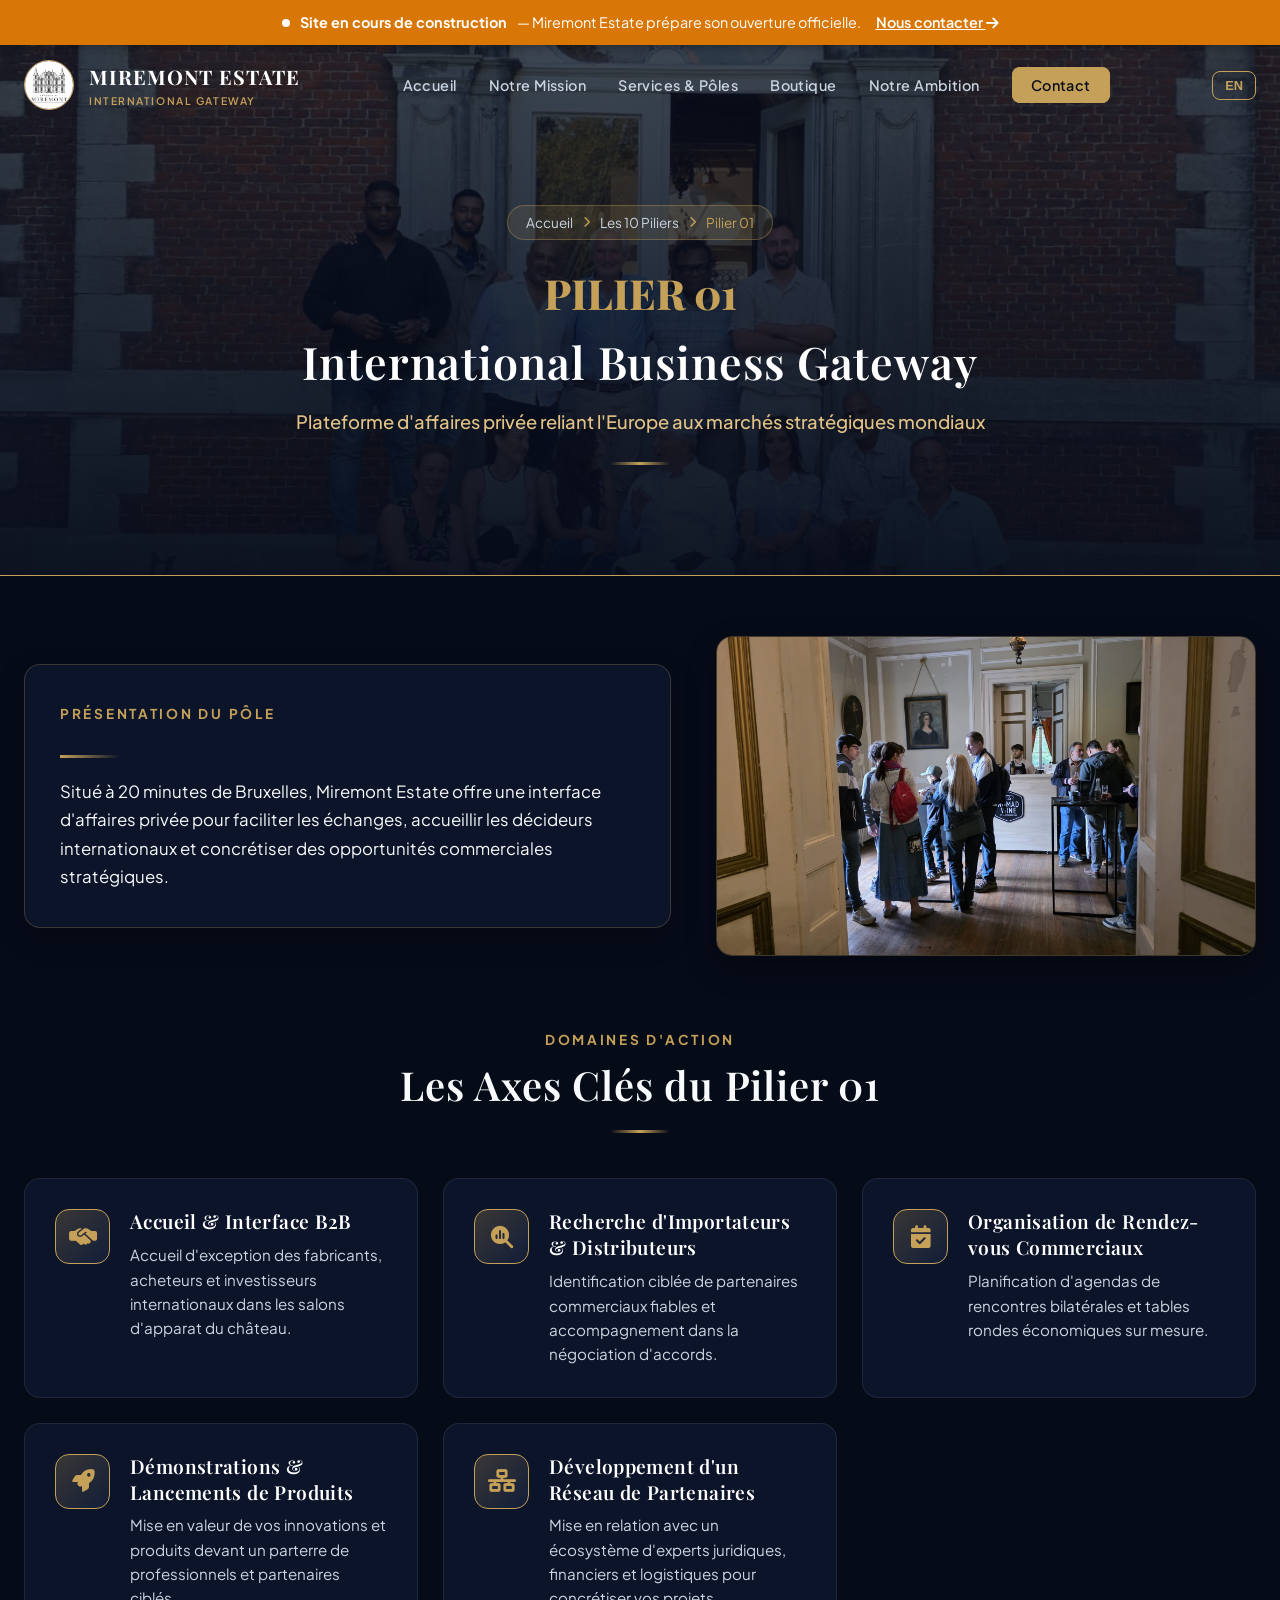
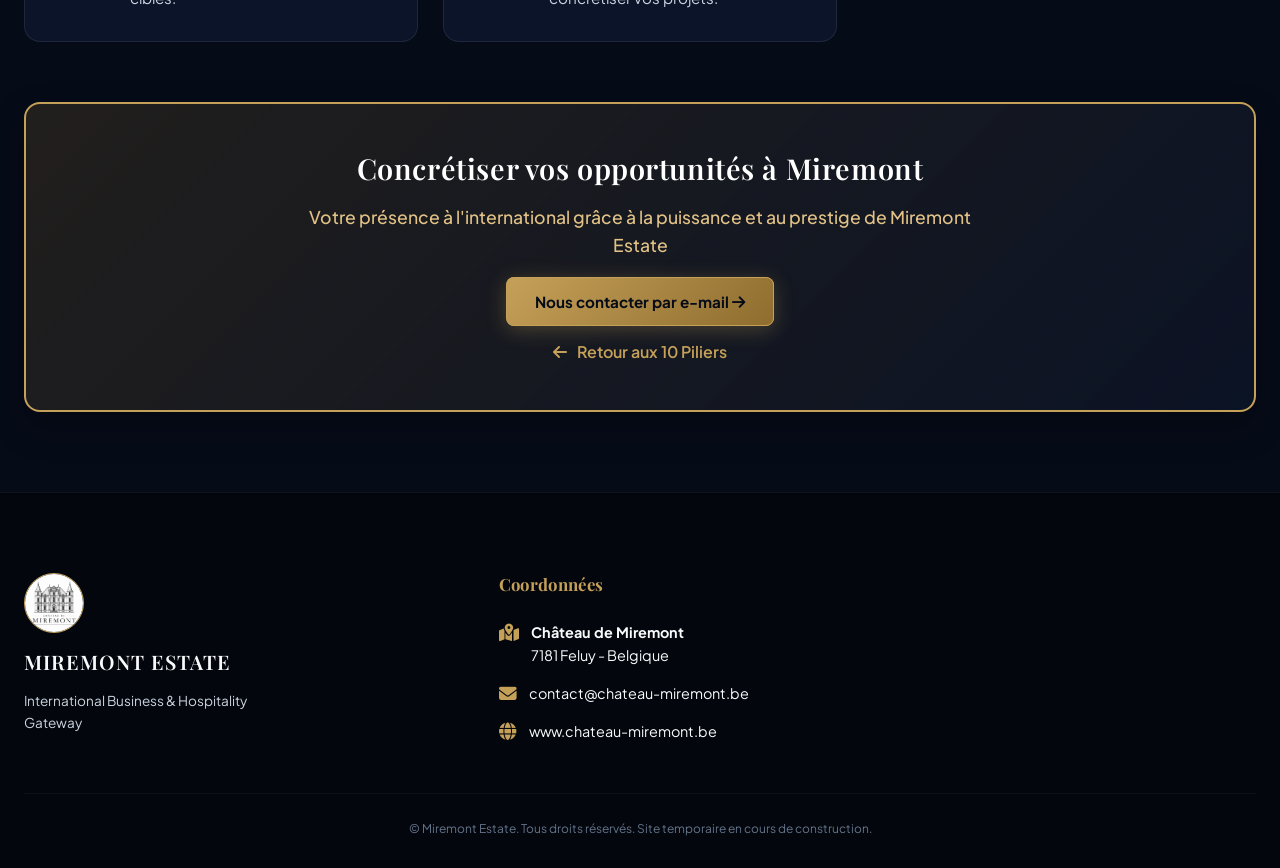
==== commit d645ab1b: "Develop balanced, well-presented subpages for all 10 pillars with clean layouts, photo cards, and st" ====
--- a/pilier1.html
+++ b/pilier1.html
@@ -4,7 +4,7 @@
     <meta charset="UTF-8">
     <meta name="viewport" content="width=device-width, initial-scale=1.0">
     <title>Miremont Estate - International Business Gateway</title>
-    <meta name="description" content="Découvrez le pôle International Business Gateway de Miremont Estate. Domaine privé à 20 min de Bruxelles.">
+    <meta name="description" content="Situé à 20 minutes de Bruxelles, Miremont Estate offre une interface d'affaires privée pour faciliter les échanges, accueillir les décideurs internationaux et concrétiser des opportunités commerciales stratégiques.">
     
     <!-- Google Fonts -->
     <link rel="preconnect" href="https://fonts.googleapis.com">
@@ -14,18 +14,18 @@
     <!-- FontAwesome -->
     <link rel="stylesheet" href="https://cdnjs.cloudflare.com/ajax/libs/font-awesome/6.4.0/css/all.min.css">
     
-    <!-- Stylesheet -->
-    <link rel="stylesheet" href="style.css?v=7.0">
+    <!-- Stylesheet with Cache-Busting -->
+    <link rel="stylesheet" href="style.css?v=8.0">
     
     <style>
-        .pillar-page-hero {
+        .pillar-hero-banner {
             position: relative;
             padding: 160px 0 90px 0;
             background-size: cover;
             background-position: center;
             border-bottom: 1.5px solid var(--color-gold);
         }
-        .pillar-page-overlay {
+        .pillar-hero-overlay-dark {
             position: absolute;
             top: 0;
             left: 0;
@@ -34,91 +34,155 @@
             background: linear-gradient(to bottom, rgba(6, 11, 24, 0.75) 0%, rgba(6, 11, 24, 0.95) 100%);
             z-index: 1;
         }
-        .pillar-page-content {
+        .pillar-hero-inner {
             position: relative;
             z-index: 2;
             text-align: center;
-            max-width: 850px;
+            max-width: 900px;
             margin: 0 auto;
         }
-        .pillar-nav-breadcrumb {
+        .pillar-badge-nav {
             display: inline-flex;
             align-items: center;
             gap: 10px;
             font-size: 0.85rem;
             color: var(--color-gold);
             margin-bottom: 20px;
-            background-color: rgba(197, 160, 89, 0.1);
+            background-color: rgba(197, 160, 89, 0.12);
             padding: 6px 18px;
             border-radius: 20px;
-            border: 1px solid rgba(197, 160, 89, 0.3);
-        }
-        .pillar-nav-breadcrumb a {
+            border: 1px solid rgba(197, 160, 89, 0.35);
+        }
+        .pillar-badge-nav a {
             color: var(--color-text-secondary);
         }
-        .pillar-nav-breadcrumb a:hover {
+        .pillar-badge-nav a:hover {
             color: var(--color-gold);
         }
-        .pillar-page-num {
+        .pillar-hero-num {
             font-family: var(--font-heading);
-            font-size: 2.5rem;
+            font-size: 2.6rem;
             color: var(--color-gold);
-            font-weight: 700;
+            font-weight: 800;
             display: block;
             margin-bottom: 5px;
         }
-        .pillar-page-title {
-            font-size: 2.6rem;
+        .pillar-hero-title {
+            font-size: 2.8rem;
             margin-bottom: 15px;
             color: var(--color-white);
         }
-        .pillar-details-card {
+        .pillar-hero-subtitle {
+            font-size: 1.15rem;
+            color: var(--color-gold-light);
+            margin-bottom: 25px;
+            font-weight: 500;
+        }
+
+        /* Story Section */
+        .pillar-story-row {
+            display: grid;
+            grid-template-columns: 1.2fr 1fr;
+            gap: 45px;
+            align-items: center;
+            margin: 60px 0 70px 0;
+        }
+        .pillar-story-text {
             background-color: var(--color-bg-card);
+            border: 1.5px solid rgba(197, 160, 89, 0.25);
+            border-radius: var(--border-radius-lg);
+            padding: 35px;
+            box-shadow: 0 10px 30px rgba(0, 0, 0, 0.2);
+            backdrop-filter: blur(10px);
+        }
+        .pillar-story-text p {
+            font-size: 1.05rem;
+            line-height: 1.7;
+            color: var(--color-text-primary);
+            margin-bottom: 0;
+        }
+        .pillar-story-photo {
+            border-radius: var(--border-radius-lg);
+            overflow: hidden;
             border: 1.5px solid rgba(197, 160, 89, 0.3);
+            box-shadow: 0 12px 30px rgba(0, 0, 0, 0.3);
+            height: 320px;
+        }
+        .pillar-story-photo img {
+            width: 100%;
+            height: 100%;
+            object-fit: cover;
+        }
+
+        /* Points Grid */
+        .balanced-points-grid {
+            display: grid;
+            grid-template-columns: repeat(auto-fit, minmax(320px, 1fr));
+            gap: 25px;
+            margin-bottom: 60px;
+        }
+        .balanced-point-card {
+            background-color: var(--color-bg-card);
+            border: 1.5px solid rgba(255, 255, 255, 0.08);
             border-radius: var(--border-radius-lg);
-            padding: 45px;
-            margin: 50px auto;
-            max-width: 850px;
-            box-shadow: 0 15px 35px rgba(0, 0, 0, 0.25);
-            backdrop-filter: blur(10px);
-        }
-        .pillar-items-list {
+            padding: 30px;
             display: flex;
-            flex-direction: column;
             gap: 20px;
-            margin: 30px 0;
-        }
-        .pillar-item {
+            align-items: flex-start;
+            transition: var(--transition-smooth);
+        }
+        .balanced-point-card:hover {
+            transform: translateY(-5px);
+            border-color: var(--color-gold);
+            box-shadow: var(--border-glow);
+        }
+        .balanced-point-icon {
+            width: 55px;
+            height: 55px;
+            min-width: 55px;
+            background: linear-gradient(135deg, rgba(197, 160, 89, 0.25) 0%, rgba(18, 30, 58, 0.9) 100%);
+            border: 1.5px solid var(--color-gold);
+            border-radius: 14px;
             display: flex;
             align-items: center;
-            gap: 15px;
+            justify-content: center;
+            color: var(--color-gold);
+            font-size: 1.4rem;
+        }
+        .balanced-point-info h4 {
+            font-size: 1.2rem;
+            margin-bottom: 8px;
+            color: var(--color-white);
+        }
+        .balanced-point-info p {
+            font-size: 0.95rem;
+            line-height: 1.6;
+            color: var(--color-text-secondary);
+        }
+
+        /* Emphasis & CTA Card */
+        .pillar-emphasis-card {
+            background: linear-gradient(135deg, rgba(142, 109, 46, 0.2) 0%, rgba(11, 19, 37, 0.95) 100%);
+            border: 2px solid var(--color-gold);
+            border-radius: var(--border-radius-lg);
+            padding: 45px 30px;
+            text-align: center;
+            box-shadow: 0 15px 35px rgba(0, 0, 0, 0.25);
+            margin-bottom: 50px;
+        }
+        .pillar-emphasis-card h3 {
+            font-size: 1.8rem;
+            margin-bottom: 15px;
+            color: var(--color-white);
+        }
+        .pillar-emphasis-card p {
             font-size: 1.1rem;
-            color: var(--color-text-primary);
-            background-color: rgba(255, 255, 255, 0.03);
-            padding: 15px 20px;
-            border-radius: var(--border-radius-md);
-            border: 1px solid rgba(255, 255, 255, 0.05);
-        }
-        .pillar-item-icon {
-            color: var(--color-gold);
-            font-size: 1.3rem;
-            min-width: 25px;
-        }
-        .pillar-page-emphasis {
-            background: linear-gradient(135deg, rgba(197, 160, 89, 0.15) 0%, rgba(18, 30, 58, 0.8) 100%);
-            border-left: 3px solid var(--color-gold);
-            padding: 20px 25px;
-            border-radius: 0 var(--border-radius-md) var(--border-radius-md) 0;
-            font-size: 1.05rem;
             color: var(--color-gold-light);
+            max-width: 700px;
+            margin: 0 auto 30px auto;
             font-weight: 500;
-            margin-top: 35px;
-        }
-        .pillar-cta-section {
-            text-align: center;
-            margin-top: 50px;
-        }
-        .btn-back-link {
+        }
+        .btn-back-home-link {
             display: inline-flex;
             align-items: center;
             gap: 10px;
@@ -126,30 +190,40 @@
             color: var(--color-gold);
             font-weight: 600;
         }
-        .btn-back-link:hover {
+        .btn-back-home-link:hover {
             color: var(--color-white);
         }
+
+        @media (max-width: 1024px) {
+            .pillar-story-row {
+                grid-template-columns: 1fr;
+            }
+        }
+
         @media (max-width: 768px) {
-            .pillar-page-hero {
+            .pillar-hero-banner {
                 padding: 130px 0 60px 0;
             }
-            .pillar-page-title {
+            .pillar-hero-title {
                 font-size: 2rem;
             }
-            .pillar-details-card {
-                padding: 25px 20px;
-                margin: 30px auto;
-            }
-            .pillar-item {
-                font-size: 0.95rem;
-                padding: 12px 15px;
+            .pillar-story-text {
+                padding: 24px;
+            }
+            .balanced-point-card {
+                flex-direction: column;
+                gap: 15px;
+                padding: 24px;
+            }
+            .pillar-emphasis-card {
+                padding: 30px 20px;
             }
         }
     </style>
 </head>
 <body>
 
-    <!-- Top Construction Bar -->
+    <!-- Construction Notice Bar -->
     <div class="construction-bar" id="construction-bar">
         <div class="construction-bar-content">
             <span class="pulse-dot"></span>
@@ -187,20 +261,21 @@
         </div>
     </header>
 
-    <!-- Hero Header -->
-    <section class="pillar-page-hero" style="background-image: url('image00018.jpeg');">
-        <div class="pillar-page-overlay"></div>
+    <!-- Hero Banner -->
+    <section class="pillar-hero-banner" style="background-image: url('image00018.jpeg');">
+        <div class="pillar-hero-overlay-dark"></div>
         <div class="container">
-            <div class="pillar-page-content">
-                <div class="pillar-nav-breadcrumb">
+            <div class="pillar-hero-inner">
+                <div class="pillar-badge-nav">
                     <a href="index.html">Accueil</a>
                     <i class="fa-solid fa-chevron-right" style="font-size: 0.7rem;"></i>
                     <a href="index.html#services">Les 10 Piliers</a>
                     <i class="fa-solid fa-chevron-right" style="font-size: 0.7rem;"></i>
                     <span>Pilier 01</span>
                 </div>
-                <span class="pillar-page-num">PILIER 01</span>
-                <h1 class="pillar-page-title i18n-text" data-fr="International Business Gateway" data-en="International Business Gateway">International Business Gateway</h1>
+                <span class="pillar-hero-num">PILIER 01</span>
+                <h1 class="pillar-hero-title i18n-text" data-fr="International Business Gateway" data-en="International Business Gateway">International Business Gateway</h1>
+                <p class="pillar-hero-subtitle i18n-text" data-fr="Plateforme d'affaires privée reliant l'Europe aux marchés stratégiques mondiaux" data-en="Private business platform connecting Europe to strategic global markets">Plateforme d'affaires privée reliant l'Europe aux marchés stratégiques mondiaux</p>
                 <div class="accent-line center"></div>
             </div>
         </div>
@@ -209,46 +284,86 @@
     <main>
         <div class="container">
             
-            <div class="pillar-details-card">
-                <h3 class="text-center i18n-text" data-fr="Détails du Pôle" data-en="Pillar Overview">Détails du Pôle</h3>
-                <div class="accent-line center"></div>
+            <!-- Summary Row -->
+            <section class="pillar-story-row">
+                <div class="pillar-story-text">
+                    <span class="section-subtitle i18n-text" data-fr="Présentation du Pôle" data-en="Pillar Overview">Présentation du Pôle</span>
+                    <div class="accent-line"></div>
+                    <p class="i18n-text" data-fr="Situé à 20 minutes de Bruxelles, Miremont Estate offre une interface d'affaires privée pour faciliter les échanges, accueillir les décideurs internationaux et concrétiser des opportunités commerciales stratégiques." data-en="Located 20 minutes from Brussels, Miremont Estate provides a private business interface to facilitate trade, host international decision-makers, and turn strategic opportunities into reality.">Situé à 20 minutes de Bruxelles, Miremont Estate offre une interface d'affaires privée pour faciliter les échanges, accueillir les décideurs internationaux et concrétiser des opportunités commerciales stratégiques.</p>
+                </div>
+                <div class="pillar-story-photo">
+                    <img src="image00010.jpeg" alt="Miremont Estate visuel pôle">
+                </div>
+            </section>
+
+            <!-- Key Points Grid -->
+            <section style="margin-bottom: 60px;">
+                <div class="section-header text-center" style="margin-bottom: 45px;">
+                    <span class="section-subtitle i18n-text" data-fr="Domaines d'Action" data-en="Key Focus Areas">Domaines d'Action</span>
+                    <h2 class="section-title i18n-text" data-fr="Les Axes Clés du Pilier 01" data-en="Key Axes of Pillar 01">Les Axes Clés du Pilier 01</h2>
+                    <div class="accent-line center"></div>
+                </div>
                 
-                <ul class="pillar-items-list">
+                <div class="balanced-points-grid">
                     
-                    <li class="pillar-item">
-                        <i class="fa-regular fa-circle-check pillar-item-icon"></i>
-                        <span class="i18n-text" data-fr="Accueil des fabricants et acheteurs internationaux" data-en="Hosting international manufacturers and buyers">Accueil des fabricants et acheteurs internationaux</span>
-                    </li>
-                    <li class="pillar-item">
-                        <i class="fa-regular fa-circle-check pillar-item-icon"></i>
-                        <span class="i18n-text" data-fr="Recherche d'importateurs et distributeurs" data-en="Search for importers and distributors">Recherche d'importateurs et distributeurs</span>
-                    </li>
-                    <li class="pillar-item">
-                        <i class="fa-regular fa-circle-check pillar-item-icon"></i>
-                        <span class="i18n-text" data-fr="Organisation de rendez-vous commerciaux" data-en="Organization of business meetings">Organisation de rendez-vous commerciaux</span>
-                    </li>
-                    <li class="pillar-item">
-                        <i class="fa-regular fa-circle-check pillar-item-icon"></i>
-                        <span class="i18n-text" data-fr="Démonstrations et lancements de produits" data-en="Product demonstrations and launches">Démonstrations et lancements de produits</span>
-                    </li>
-                    <li class="pillar-item">
-                        <i class="fa-regular fa-circle-check pillar-item-icon"></i>
-                        <span class="i18n-text" data-fr="Développement d'un réseau de partenaires" data-en="Development of a network of partners">Développement d'un réseau de partenaires</span>
-                    </li>
-                </ul>
-
-                <div class="pillar-page-emphasis i18n-text" data-fr="Votre présence à l'international grâce à la puissance et au prestige de Miremont Estate" data-en="Your presence internationally thanks to the power and prestige of Miremont Estate">
-                    Votre présence à l'international grâce à la puissance et au prestige de Miremont Estate
-                </div>
-            </div>
-
-            <div class="pillar-cta-section">
+                    <div class="balanced-point-card">
+                        <div class="balanced-point-icon">
+                            <i class="fa-solid fa-handshake-simple"></i>
+                        </div>
+                        <div class="balanced-point-info">
+                            <h4 class="i18n-text" data-fr="Accueil & Interface B2B" data-en="B2B Hosting & Interface">Accueil & Interface B2B</h4>
+                            <p class="i18n-text" data-fr="Accueil d'exception des fabricants, acheteurs et investisseurs internationaux dans les salons d'apparat du château." data-en="Exceptional hosting for international manufacturers, buyers, and investors in the historical castle salons.">Accueil d'exception des fabricants, acheteurs et investisseurs internationaux dans les salons d'apparat du château.</p>
+                        </div>
+                    </div>
+                    <div class="balanced-point-card">
+                        <div class="balanced-point-icon">
+                            <i class="fa-solid fa-magnifying-glass-chart"></i>
+                        </div>
+                        <div class="balanced-point-info">
+                            <h4 class="i18n-text" data-fr="Recherche d'Importateurs & Distributeurs" data-en="Search for Importers & Distributors">Recherche d'Importateurs & Distributeurs</h4>
+                            <p class="i18n-text" data-fr="Identification ciblée de partenaires commerciaux fiables et accompagnement dans la négociation d'accords." data-en="Targeted identification of reliable business partners and support in contract negotiations.">Identification ciblée de partenaires commerciaux fiables et accompagnement dans la négociation d'accords.</p>
+                        </div>
+                    </div>
+                    <div class="balanced-point-card">
+                        <div class="balanced-point-icon">
+                            <i class="fa-solid fa-calendar-check"></i>
+                        </div>
+                        <div class="balanced-point-info">
+                            <h4 class="i18n-text" data-fr="Organisation de Rendez-vous Commerciaux" data-en="Organization of Business Meetings">Organisation de Rendez-vous Commerciaux</h4>
+                            <p class="i18n-text" data-fr="Planification d'agendas de rencontres bilatérales et tables rondes économiques sur mesure." data-en="Scheduling tailored bilateral meeting agendas and economic roundtables.">Planification d'agendas de rencontres bilatérales et tables rondes économiques sur mesure.</p>
+                        </div>
+                    </div>
+                    <div class="balanced-point-card">
+                        <div class="balanced-point-icon">
+                            <i class="fa-solid fa-rocket"></i>
+                        </div>
+                        <div class="balanced-point-info">
+                            <h4 class="i18n-text" data-fr="Démonstrations & Lancements de Produits" data-en="Product Demonstrations & Launches">Démonstrations & Lancements de Produits</h4>
+                            <p class="i18n-text" data-fr="Mise en valeur de vos innovations et produits devant un parterre de professionnels et partenaires ciblés." data-en="Showcasing your innovations and products before a targeted professional audience.">Mise en valeur de vos innovations et produits devant un parterre de professionnels et partenaires ciblés.</p>
+                        </div>
+                    </div>
+                    <div class="balanced-point-card">
+                        <div class="balanced-point-icon">
+                            <i class="fa-solid fa-network-wired"></i>
+                        </div>
+                        <div class="balanced-point-info">
+                            <h4 class="i18n-text" data-fr="Développement d'un Réseau de Partenaires" data-en="Partner Network Development">Développement d'un Réseau de Partenaires</h4>
+                            <p class="i18n-text" data-fr="Mise en relation avec un écosystème d'experts juridiques, financiers et logistiques pour concrétiser vos projets." data-en="Connecting with an ecosystem of legal, financial, and logistical experts to execute your projects.">Mise en relation avec un écosystème d'experts juridiques, financiers et logistiques pour concrétiser vos projets.</p>
+                        </div>
+                    </div>
+                </div>
+            </section>
+
+            <!-- Emphasis & Contact Card -->
+            <div class="pillar-emphasis-card">
+                <h3 class="i18n-text" data-fr="Concrétiser vos opportunités à Miremont" data-en="Turn your opportunities into reality at Miremont">Concrétiser vos opportunités à Miremont</h3>
+                <p class="i18n-text" data-fr="Votre présence à l'international grâce à la puissance et au prestige de Miremont Estate" data-en="Your presence internationally thanks to the power and prestige of Miremont Estate">Votre présence à l'international grâce à la puissance et au prestige de Miremont Estate</p>
                 <a href="index.html#contact" class="btn-primary">
-                    <span class="i18n-text" data-fr="Nous contacter" data-en="Contact us">Nous contacter</span> 
+                    <span class="i18n-text" data-fr="Nous contacter par e-mail" data-en="Contact us by email">Nous contacter par e-mail</span> 
                     <i class="fa-solid fa-arrow-right"></i>
                 </a>
                 <br>
-                <a href="index.html#services" class="btn-back-link">
+                <a href="index.html#services" class="btn-back-home-link">
                     <i class="fa-solid fa-arrow-left"></i> 
                     <span class="i18n-text" data-fr="Retour aux 10 Piliers" data-en="Back to 10 Pillars">Retour aux 10 Piliers</span>
                 </a>
